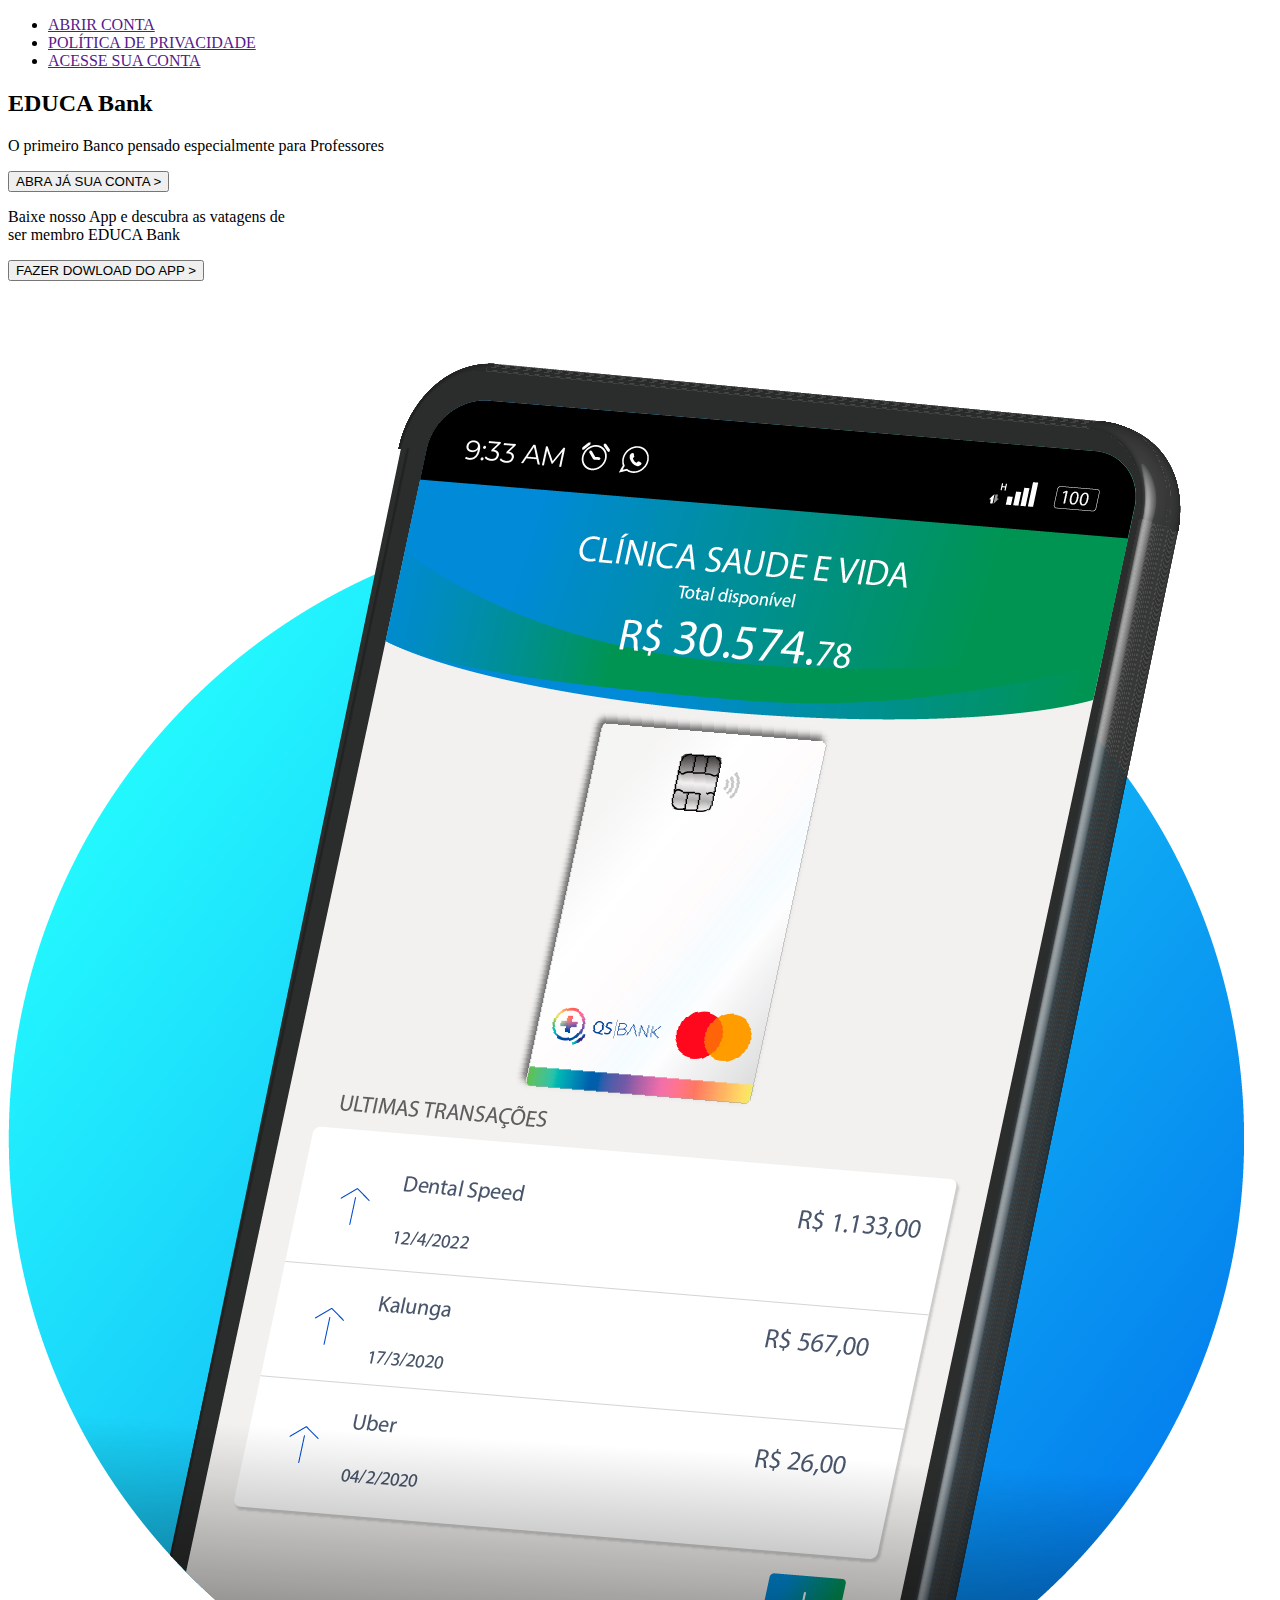
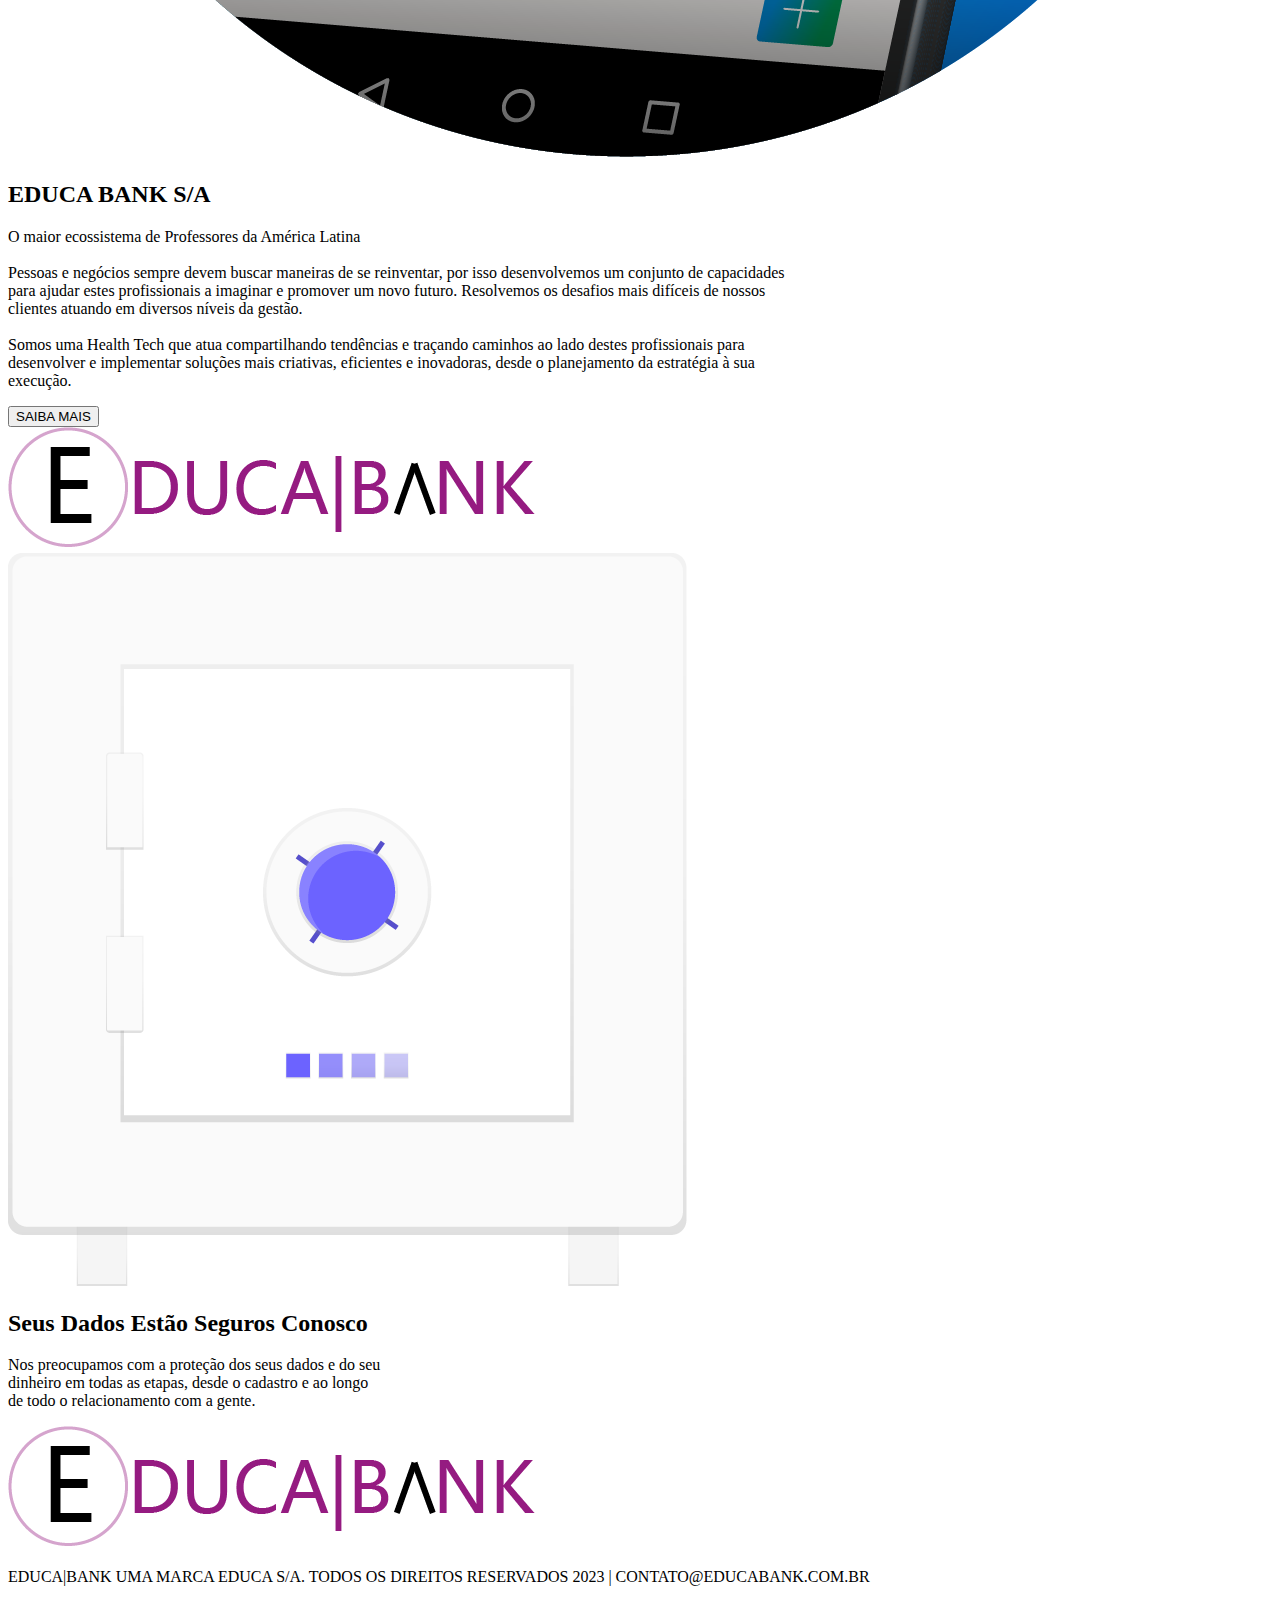
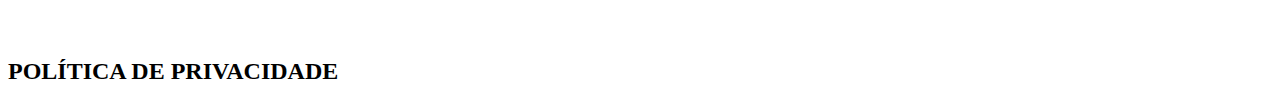
==== banco.html @ 5885f7b6 "projeto-04.banco" ====
<!DOCTYPE html>
<html lang="en">
<head>
    <meta charset="UTF-8">
    <meta name="viewport" content="width=device-width, initial-scale=1.0">
    <title>Document</title>
</head>
<body>
    <header>
        <div>
            <nav>
                <ul>
                   <li>
                       <a href="">ABRIR CONTA</a>
                   </li>
                   <li>
                       <a href="">POLÍTICA DE PRIVACIDADE </a>
                   </li>
                    <li>
                        <a href="">ACESSE SUA CONTA</a>
                    </li>
                </ul>
            </nav>
        </div>
    </header>
    <main>
        <div>
            <h2>EDUCA Bank</h2>
            <p>O primeiro Banco pensado especialmente para Professores</p>
        </div>
        <section>
            <a href="">
              <button type="button">ABRA JÁ SUA CONTA ></button>  
            </a>
        </section>
    </main>
<section>
   <p>Baixe nosso App e descubra as vatagens  
   de <br> ser membro EDUCA Bank</p>
   <a href="">
    <button type="button">FAZER DOWLOAD DO APP ></button>
   </a>
</section>
     <div>
        <img src="imagens2/img APP.png" alt="">
     </div>
<section>
     <h2>EDUCA BANK S/A</h2>
     <p> O maior ecossistema de Professores da América Latina <br> <br>
        Pessoas e negócios sempre devem buscar maneiras de se reinventar, por isso desenvolvemos um conjunto de capacidades <br>para ajudar estes profissionais a imaginar e promover um novo futuro. Resolvemos os desafios mais difíceis de nossos <br>clientes atuando em diversos níveis da gestão. <br> <br>
        Somos uma Health Tech que atua compartilhando tendências e traçando caminhos ao lado destes profissionais para <br>desenvolver e implementar soluções mais criativas, eficientes e inovadoras, desde o planejamento da estratégia à sua <br> execução. <br>
     </p>
   <a href="">
    <button type="button">SAIBA MAIS</button>
   </a>
      <div>
          <img src="imagens2/EDUCA BANK.png" alt="">
      </div>

</section>

<section>
   <div>
    <img src="imagens2/cofre.png" alt="">
   </div>
     <h2>Seus Dados Estão
        Seguros Conosco</h2>
     <p>Nos preocupamos com a proteção dos seus dados e do seu <br>
        dinheiro em todas as etapas, desde o cadastro e ao longo <br>
        de todo o relacionamento com a gente.</p>

</section>

<section>
    <div>
        <img src="imagens2/EDUCA BANK.png" alt="">
    </div>
    <p>EDUCA|BANK UMA MARCA EDUCA S/A.
        TODOS OS DIREITOS RESERVADOS 2023 | CONTATO@EDUCABANK.COM.BR</p> <br> <br>
<h2>POLÍTICA DE PRIVACIDADE</h2>

</section>

</body>
</html>
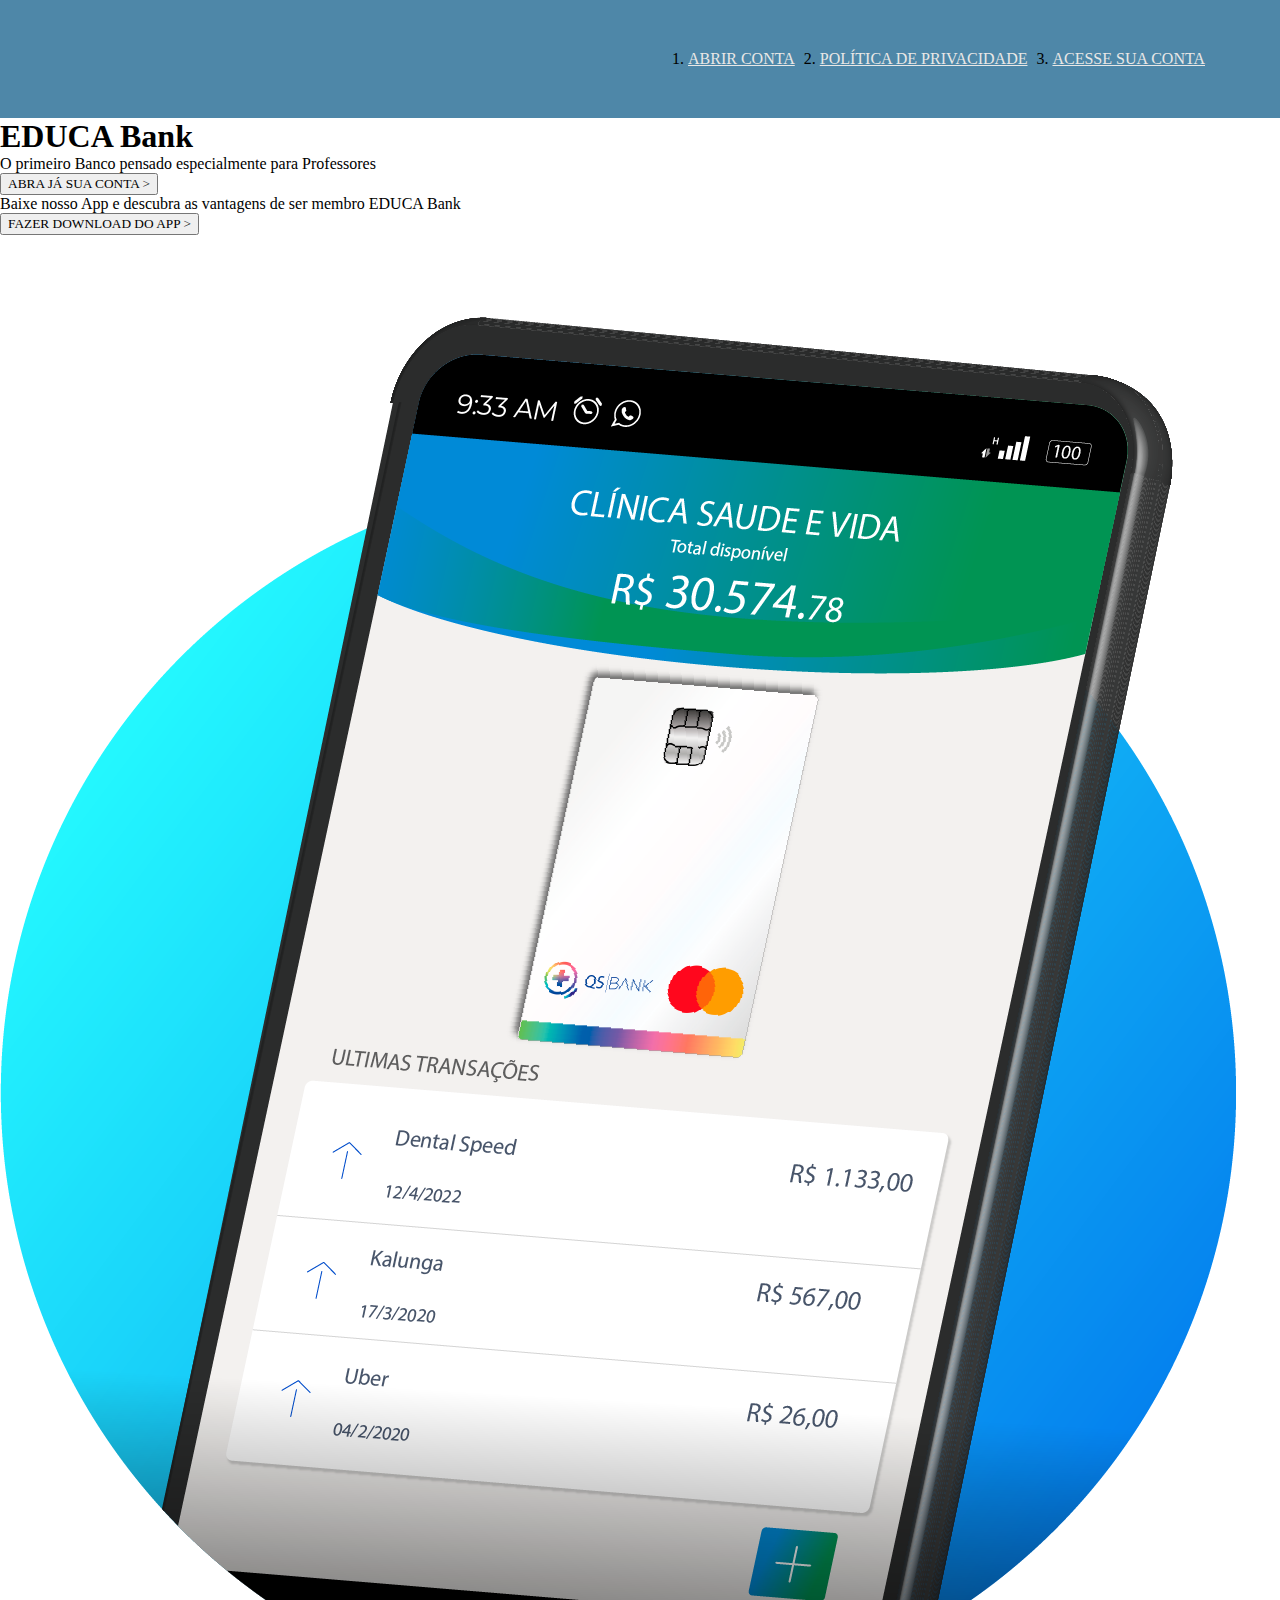
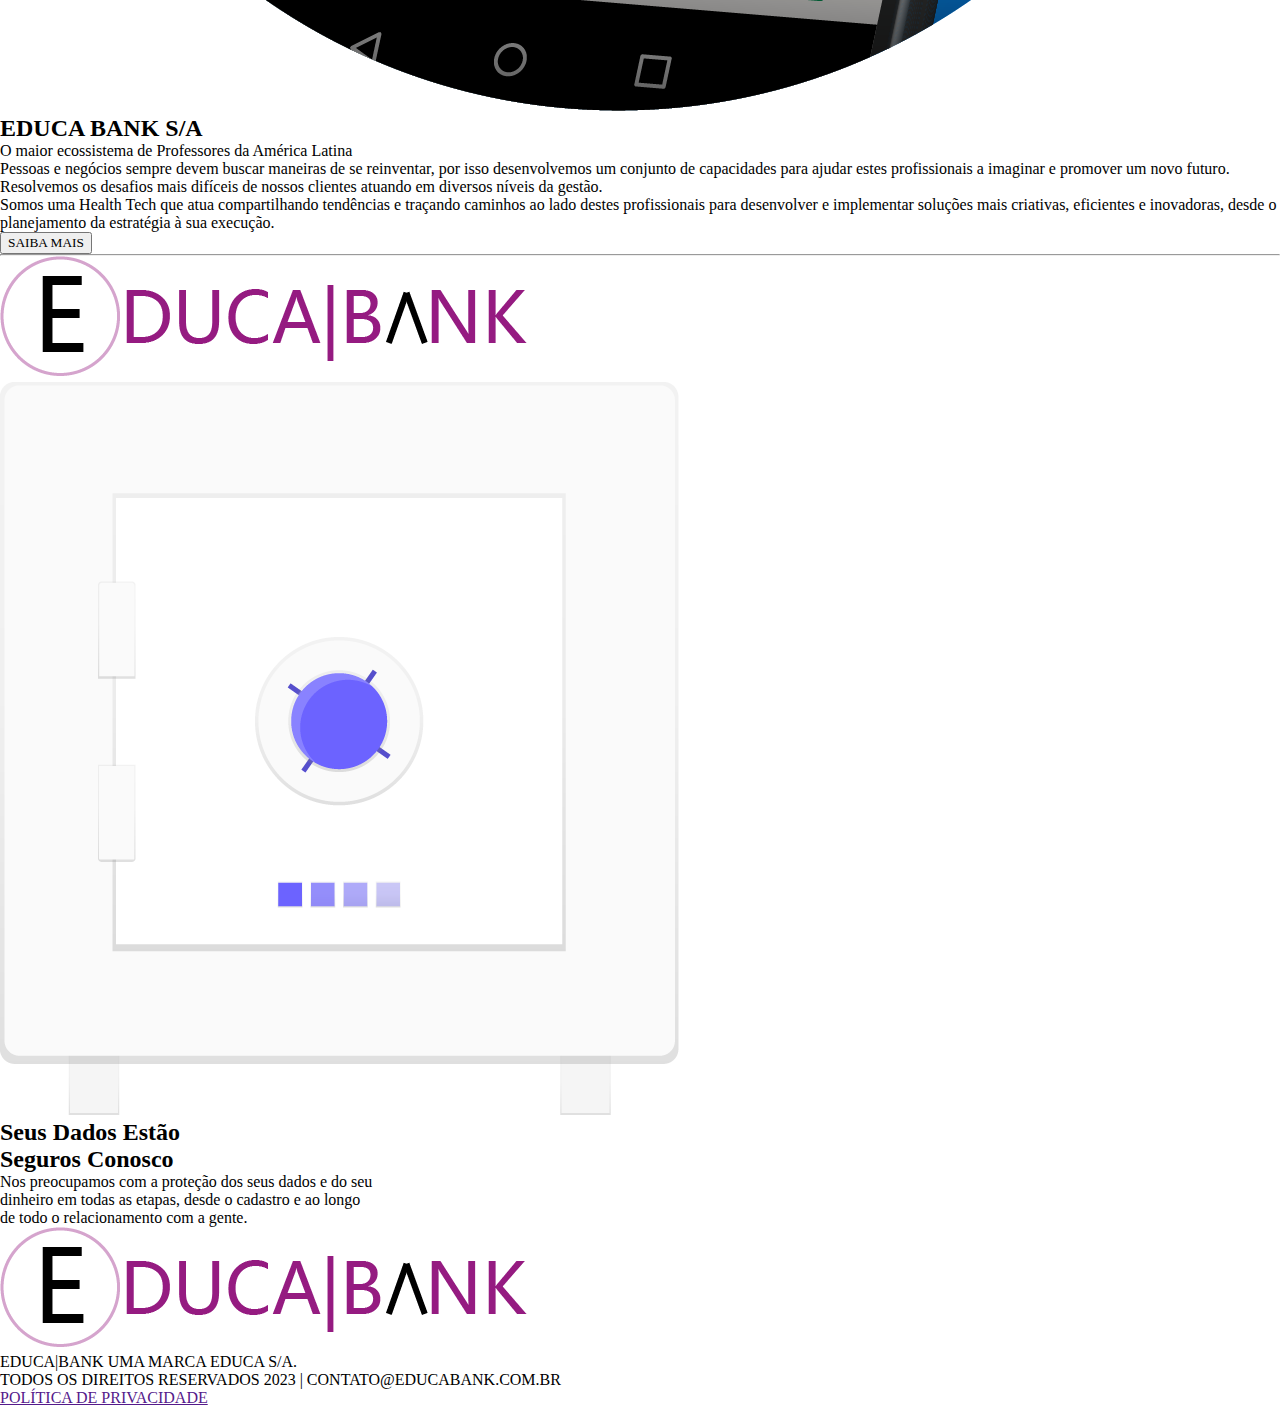
==== commit f1aecc57: "projeto-05banco" ====
--- a/banco.html
+++ b/banco.html
@@ -1,85 +1,125 @@
 <!DOCTYPE html>
-<html lang="en">
+<html lang="pt-br">
+
 <head>
     <meta charset="UTF-8">
     <meta name="viewport" content="width=device-width, initial-scale=1.0">
-    <title>Document</title>
+    <title>EDUCA Bank | Site Oficial</title>
+    <link rel="stylesheet" href="banco.css">
+    <link rel="shortcut icon" href="imagens2/EDUCA BANK logo.png" type="image/x-icon">
 </head>
+
 <body>
+
     <header>
-        <div>
+        <div class="type-header">
             <nav>
                 <ul>
-                   <li>
-                       <a href="">ABRIR CONTA</a>
-                   </li>
-                   <li>
-                       <a href="">POLÍTICA DE PRIVACIDADE </a>
-                   </li>
+                    <li>
+                        <a href="">ABRIR CONTA</a>
+                    </li>
+                    
+                    <li>
+                        <a href="">POLÍTICA DE PRIVACIDADE</a>
+                    </li>
+                    
                     <li>
                         <a href="">ACESSE SUA CONTA</a>
                     </li>
+                    
                 </ul>
             </nav>
         </div>
-    </header>
+        </header>
+
     <main>
-        <div>
-            <h2>EDUCA Bank</h2>
+
+        <section id="sessao">
+            <h1>EDUCA Bank</h1>
+
             <p>O primeiro Banco pensado especialmente para Professores</p>
-        </div>
-        <section>
+
             <a href="">
-              <button type="button">ABRA JÁ SUA CONTA ></button>  
+                <button>ABRA JÁ SUA CONTA ></button>
             </a>
         </section>
+
+        <section id="app">
+            <div>
+                <p>Baixe nosso App
+                    e descubra
+                    as vantagens de ser
+                    membro EDUCA Bank</p>
+
+                <a href="">
+                    <button>FAZER DOWNLOAD DO APP ></button>
+                </a>
+            </div>
+
+            <div>
+                <img src="imagens2/img APP.png" alt="">
+            </div>
+
+        </section>
+
+        <section id="container">
+            
+                <h2>EDUCA BANK S/A</h2>
+
+                <p>O maior ecossistema de Professores da América Latina</p>
+
+                <p>Pessoas e negócios sempre devem buscar maneiras de se reinventar, por isso desenvolvemos um conjunto
+                    de capacidades para ajudar estes profissionais a imaginar e promover um novo futuro. Resolvemos os
+                    desafios mais difíceis de nossos clientes atuando em diversos níveis da gestão.</p>
+
+                <p>Somos uma Health Tech que atua compartilhando tendências e traçando caminhos ao lado destes
+                    profissionais para desenvolver e implementar soluções mais criativas, eficientes e inovadoras, desde
+                    o planejamento da estratégia à sua execução.</p>
+            
+            <a href="">
+                <button>SAIBA MAIS</button>
+            </a>
+
+            <hr class="line">
+
+            <img src="imagens2/EDUCA BANK.png" alt="">
+
+        </section>
+
+
+        <section id="container-cofre">
+            <div>
+                <img src="imagens2/cofre.png" alt="">
+            </div>
+
+            <div>
+                <h2>Seus Dados Estão <br> <span>Seguros</span> Conosco </h2>
+
+                <p>Nos preocupamos com a proteção dos seus dados e do seu <br> dinheiro em todas as etapas, desde o
+                    cadastro e ao longo <br> de todo o relacionamento com a gente.</p>
+            </div>
+
+        </section>
+
     </main>
-<section>
-   <p>Baixe nosso App e descubra as vatagens  
-   de <br> ser membro EDUCA Bank</p>
-   <a href="">
-    <button type="button">FAZER DOWLOAD DO APP ></button>
-   </a>
-</section>
-     <div>
-        <img src="imagens2/img APP.png" alt="">
-     </div>
-<section>
-     <h2>EDUCA BANK S/A</h2>
-     <p> O maior ecossistema de Professores da América Latina <br> <br>
-        Pessoas e negócios sempre devem buscar maneiras de se reinventar, por isso desenvolvemos um conjunto de capacidades <br>para ajudar estes profissionais a imaginar e promover um novo futuro. Resolvemos os desafios mais difíceis de nossos <br>clientes atuando em diversos níveis da gestão. <br> <br>
-        Somos uma Health Tech que atua compartilhando tendências e traçando caminhos ao lado destes profissionais para <br>desenvolver e implementar soluções mais criativas, eficientes e inovadoras, desde o planejamento da estratégia à sua <br> execução. <br>
-     </p>
-   <a href="">
-    <button type="button">SAIBA MAIS</button>
-   </a>
-      <div>
-          <img src="imagens2/EDUCA BANK.png" alt="">
-      </div>
 
-</section>
+    <footer>
 
-<section>
-   <div>
-    <img src="imagens2/cofre.png" alt="">
-   </div>
-     <h2>Seus Dados Estão
-        Seguros Conosco</h2>
-     <p>Nos preocupamos com a proteção dos seus dados e do seu <br>
-        dinheiro em todas as etapas, desde o cadastro e ao longo <br>
-        de todo o relacionamento com a gente.</p>
+        <img src="imagens2/EDUCA BANK.png" alt="">
 
-</section>
+        <div class="footer-div">
 
-<section>
-    <div>
-        <img src="imagens2/EDUCA BANK.png" alt="">
-    </div>
-    <p>EDUCA|BANK UMA MARCA EDUCA S/A.
-        TODOS OS DIREITOS RESERVADOS 2023 | CONTATO@EDUCABANK.COM.BR</p> <br> <br>
-<h2>POLÍTICA DE PRIVACIDADE</h2>
+            <p>EDUCA|BANK UMA MARCA EDUCA S/A. <br>
+                TODOS OS DIREITOS RESERVADOS 2023 | CONTATO@EDUCABANK.COM.BR</li>
+            </p>
 
-</section>
+
+            <a href="">POLÍTICA DE PRIVACIDADE</a>
+
+        </div>
+
+    </footer>
 
 </body>
+
 </html>--- a/banco.css
+++ b/banco.css
@@ -0,0 +1,88 @@
+:root {
+  --font-color: white;
+  --module-size: 1rem;
+  --font-family:helvetica, arial, sans-serif;
+  --primary-color:tomato;
+}
+*{
+ margin: 0px;
+ box-sizing: border-box;
+ font-family: Georgia, 'Times New Roman', Times, serif;
+ list-style: nome;
+}
+
+body {
+  height: 100px;
+}
+
+header {
+  background-color:rgb(78, 135, 168) ;
+  padding: 50px;
+}
+
+header div ul {
+  display: flex;
+}
+
+.type-header {
+  display: flex;
+  justify-content: end;
+  flex-wrap: wrap;
+}
+
+header li a {
+ color:white; 
+ margin-right: 25px; 
+}
+
+header div ul li a {
+  text-decoration: nome;
+  color: rgb(233, 232, 230);
+ font-weight: 500;
+}
+
+header div ul li a:hover {
+  color: black;
+  transition: 1.0s;
+}
+
+.sessao {
+  padding: 40px;
+  width: auto;
+  background: linear-gradient(180deg, #c0cdcf 8.33%, rgba(90, 168, 168) 100%);
+  flex-wrap: wrap;
+}
+
+.sessao h1 {
+  font-size: 3rem;
+  color: rgba(0, 0, 0, 0.712);
+}
+
+.sessao p {
+  font-size: 40px; 
+}
+  
+
+  .sessao button {
+  padding: 25px;
+  border-radius:55px ;
+  display: flex; 
+  justify-content: space-evenly;
+  align-items: center;
+  }
+
+
+
+
+
+
+
+
+
+
+
+
+
+
+
+
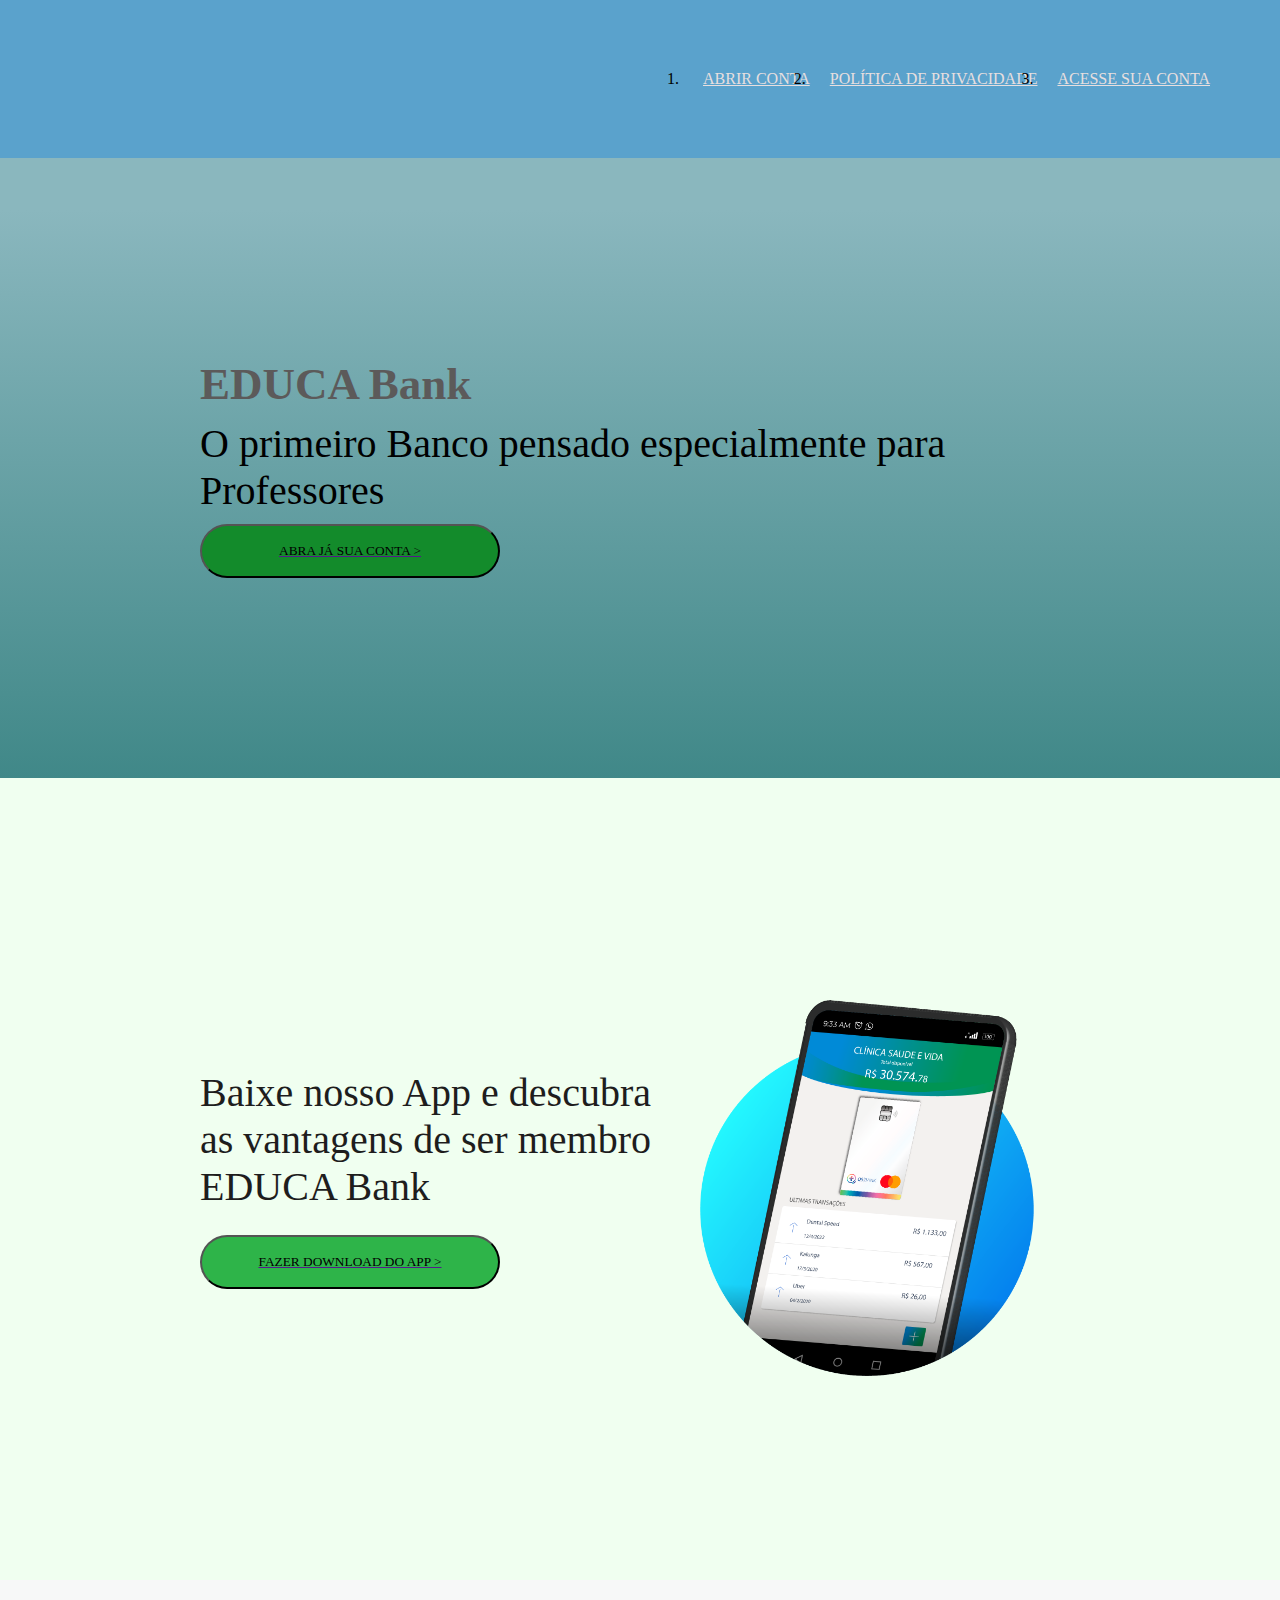
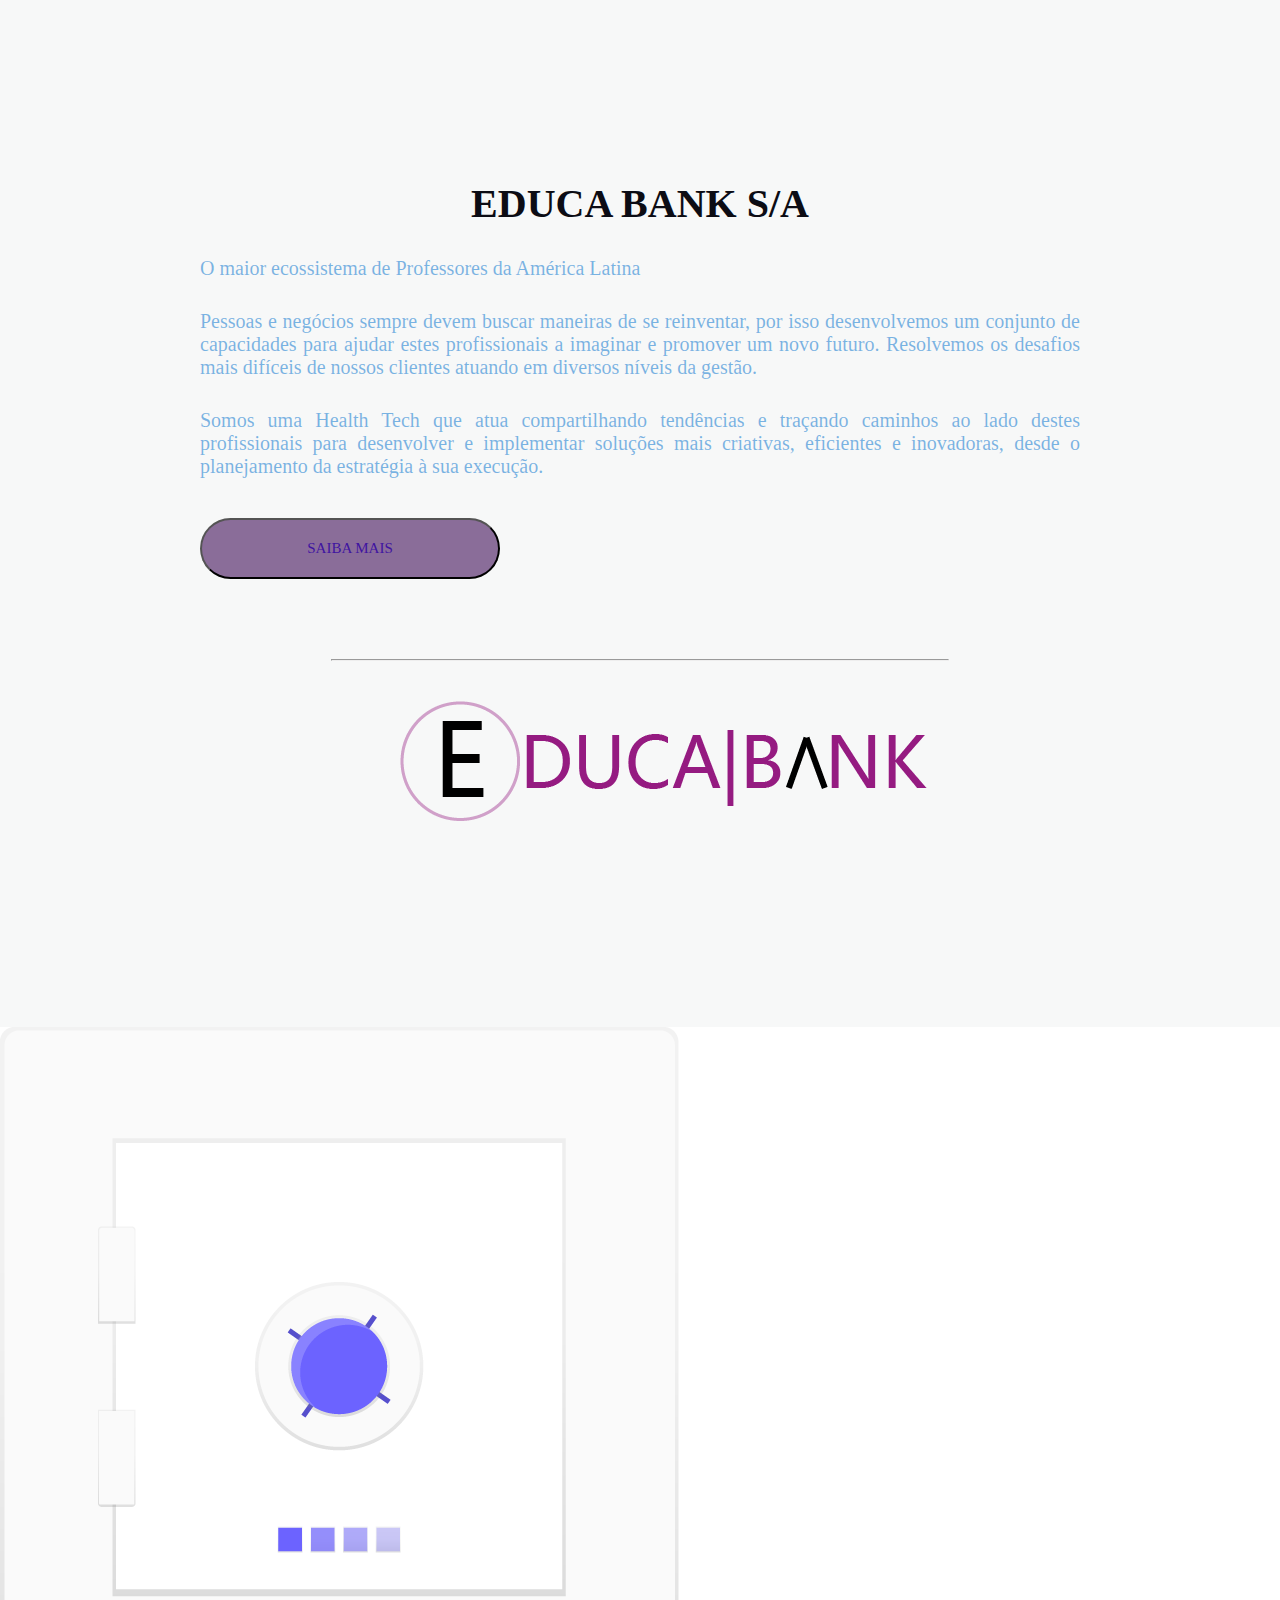
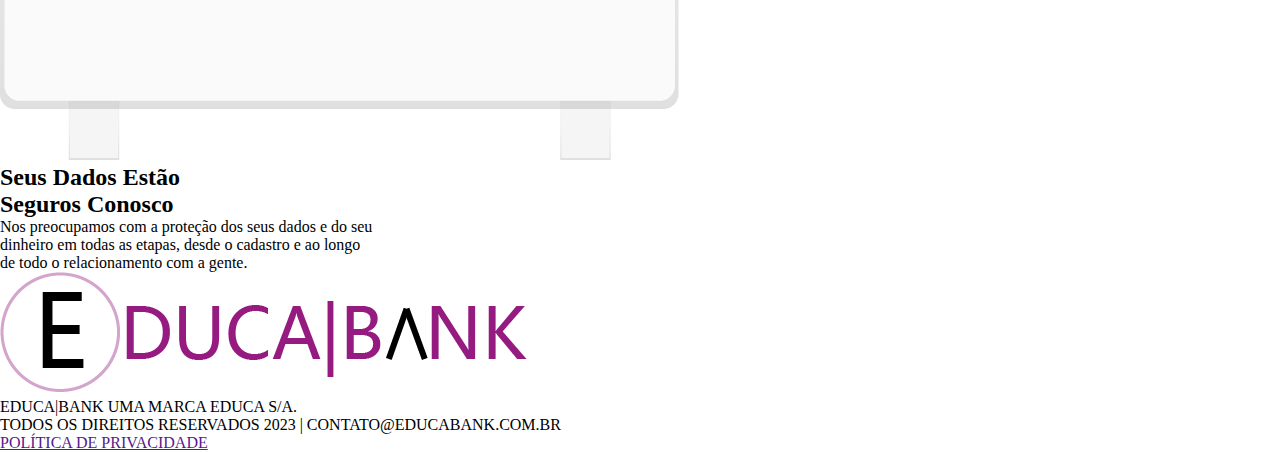
==== commit 608aaa4d: "projeto-06.html" ====
--- a/banco.html
+++ b/banco.html
@@ -31,10 +31,10 @@
             </nav>
         </div>
         </header>
-
+<!-- Conteúdo Principal da página -->
     <main>
 
-        <section id="sessao">
+        <section class="sessao-01">
             <h1>EDUCA Bank</h1>
 
             <p>O primeiro Banco pensado especialmente para Professores</p>
@@ -44,8 +44,8 @@
             </a>
         </section>
 
-        <section id="app">
-            <div>
+        <section class="sessao-02">
+            <div class="div1">
                 <p>Baixe nosso App
                     e descubra
                     as vantagens de ser
@@ -56,13 +56,13 @@
                 </a>
             </div>
 
-            <div>
+            <div class="div2">
                 <img src="imagens2/img APP.png" alt="">
             </div>
 
         </section>
 
-        <section id="container">
+        <section class="sessao-03">
             
                 <h2>EDUCA BANK S/A</h2>
 
--- a/banco.css
+++ b/banco.css
@@ -1,75 +1,149 @@
-:root {
-  --font-color: white;
-  --module-size: 1rem;
-  --font-family:helvetica, arial, sans-serif;
-  --primary-color:tomato;
-}
 *{
  margin: 0px;
- box-sizing: border-box;
+ padding: 0px;
  font-family: Georgia, 'Times New Roman', Times, serif;
  list-style: nome;
 }
 
-body {
-  height: 100px;
+header {
+  background-color:rgba(74, 153, 199, 0.911) ; /**/
+  padding: 70px; 
 }
 
-header {
-  background-color:rgb(78, 135, 168) ;
-  padding: 50px;
+.type-header ul {
+  display: flex;
+  justify-content: end;
 }
 
-header div ul {
-  display: flex;
+.type-header ul li a {
+ color:rgb(231, 223, 223); 
+ margin-left: 20px;
+ text-emphasis: none;
 }
 
-.type-header {
-  display: flex;
-  justify-content: end;
-  flex-wrap: wrap;
-}
-
-header li a {
- color:white; 
- margin-right: 25px; 
-}
-
-header div ul li a {
-  text-decoration: nome;
-  color: rgb(233, 232, 230);
- font-weight: 500;
-}
-
-header div ul li a:hover {
+.type-header ul li a:hover {
   color: black;
   transition: 1.0s;
 }
 
-.sessao {
-  padding: 40px;
-  width: auto;
-  background: linear-gradient(180deg, #c0cdcf 8.33%, rgba(90, 168, 168) 100%);
-  flex-wrap: wrap;
+.sessao-01 {
+  padding: 200px;
+  background: linear-gradient(180deg, #8ab7be 8.33%, rgb(64, 136, 136) 100%);
+
 }
 
-.sessao h1 {
-  font-size: 3rem;
-  color: rgba(0, 0, 0, 0.712);
+.sessao-01 h1 {
+  font-size: 45px;
+  color: rgb(92, 90, 90);
+  font-weight: 600;
 }
 
-.sessao p {
-  font-size: 40px; 
+.sessao-01 p { /**/
+  margin-bottom: 10px;
+  margin-top: 10px;
+  font-size: 40px
+  
 }
   
 
-  .sessao button {
+  .sessao-01 a button {
   padding: 25px;
-  border-radius:55px ;
+  border-radius:50px ;
   display: flex; 
   justify-content: space-evenly;
   align-items: center;
+  width: 300px;
+  height: 50px;
+  background-color: rgb(19, 139, 43);
   }
+
+  .sessao-01 a button:hover{
+    color: rgba(19, 138, 43);
+    transition: 0.8s;
+    color: white;
+    border-color: white;
+    }
+
+.sessao-02 {
+ display: flex;
+ padding: 200px;
+ justify-content: space-evenly;
+ align-items: center;
+ background-color: honeydew;
+}
+
+.div1 p {
+ font-size: 40px;
+ color: rgb(30, 29, 29);
+ font-weight: 500;
+ margin-bottom: 25px;
+}
+
+
+.div1 a button {
+  padding: 25px;
+  border-radius:50px ;
+  display: flex; 
+  justify-content: space-evenly;
+  align-items: center;
+  width: 300px;
+  height: 50px;
+  background-color: rgb(46, 180, 73);
+}
+
+.div1 a button:hover {
+  color: rgb(68, 180, 90);
+    transition: 0.8s;
+    color: white;
+    border-color: white;
+}
+
+.div2 img {
+  width: 380px;
+  height: auto;
+  margin-left: 20px;
+}
+
+.sessao-03 {
+ padding: 200px;
+ background-color: rgb(247, 248, 248);
+}
+
+.sessao-03 h2{
+ text-align: center;
+ color: rgb(12, 12, 20);
+ font-size: 40px;
+ 
+}
+
+.sessao-03 p {
+ font-size: 20px;
+ color: rgba(22, 125, 209, 0.564);
+ text-align: justify;
+ margin-top: 30px;
+}
+
+.sessao-03 a button {
+  padding: 20px;
+  border-radius: 50px;
+  width: 300px;
+  color: rgb(63, 20, 161);
+  background-color: rgb(138, 109, 153);
+  font-size: 15px;
+  margin-top: 40px;
+  margin-bottom: 40px;
+}
+
+.line {
+ width: 70%;
+ margin: 40px auto;
+} 
+
+.sessao-03 img {
+ margin-left: 200px;
+
+
+}
 
 
 
@@ -82,7 +156,3 @@
 
 
 
-
-
-
-
